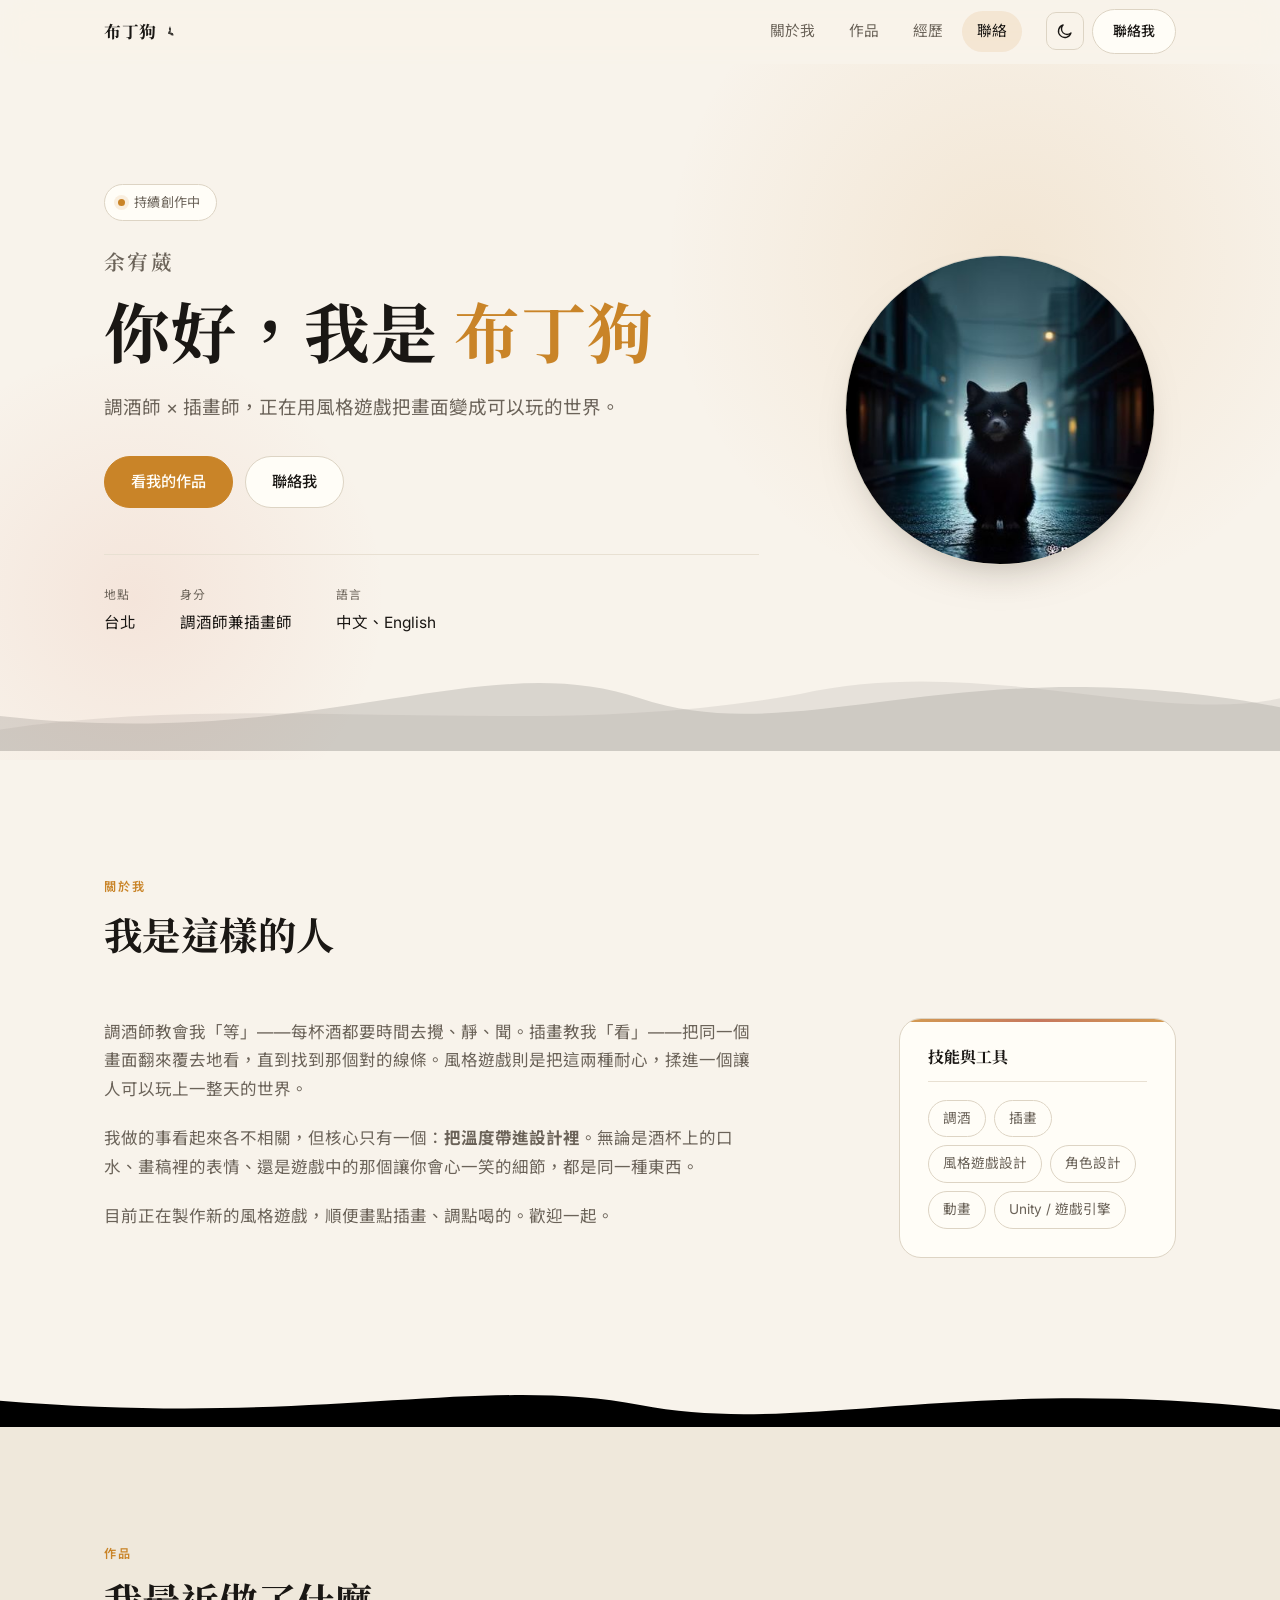
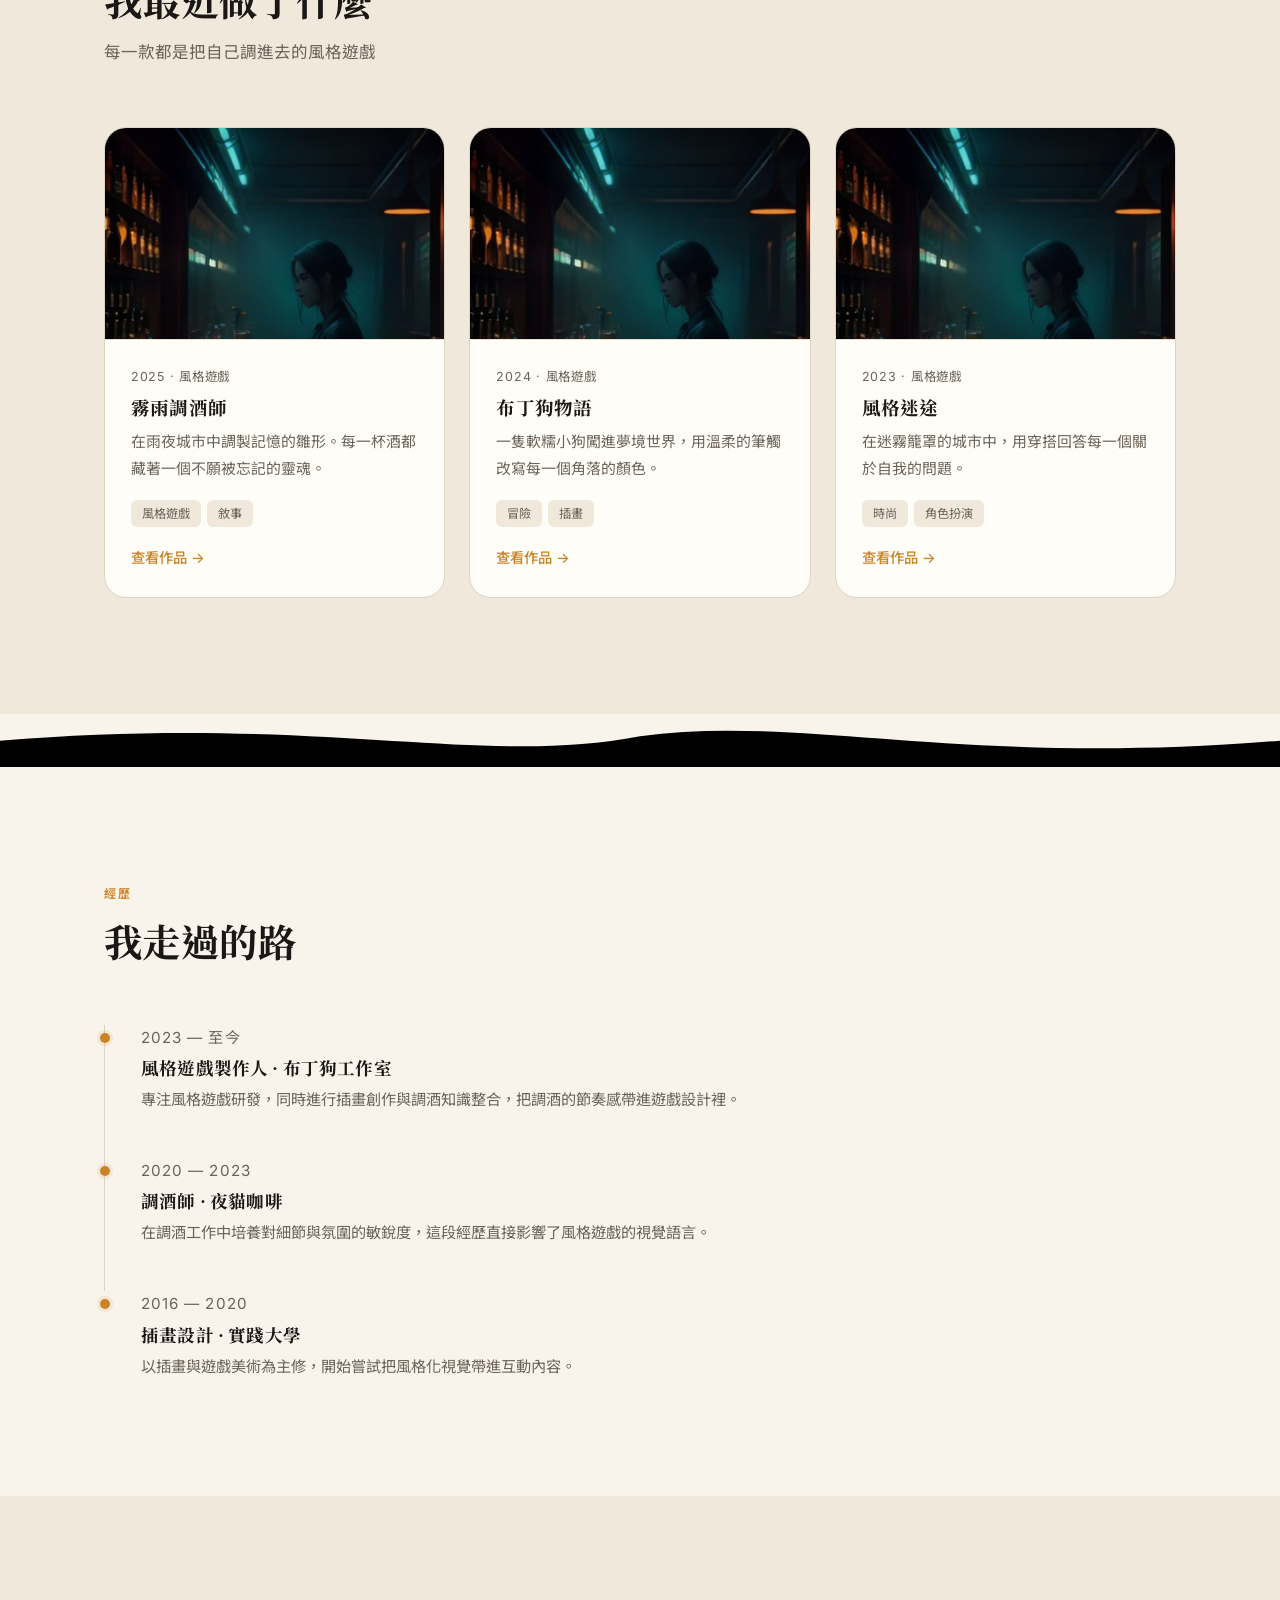
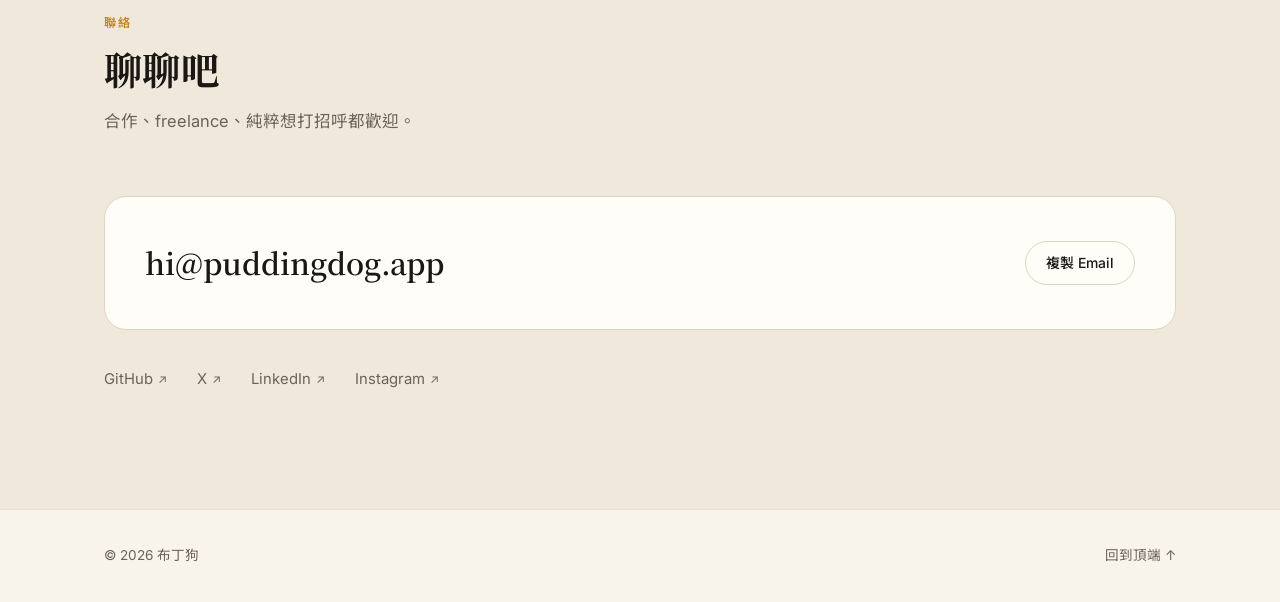
==== index.html @ 100fe985 "Deploy personal site" ====
<!DOCTYPE html>
<html lang="zh-Hant" data-theme="dark">
<head>
<meta charset="UTF-8">
<meta name="viewport" content="width=device-width, initial-scale=1">
<title>布丁狗 — 調酒師 × 插畫師，正在用風格遊戲把畫面變成可以玩的世界</title>
<meta name="description" content="調酒師兼插畫師，專注風格遊戲與角色設計。把調酒的溫度、畫畫的耐心，一起煮進每一款遊戲裡。">
<meta name="theme-color" content="#0e0d0c">

<meta property="og:type" content="website">
<meta property="og:title" content="布丁狗 — 調酒師 × 插畫師 × 風格遊戲">
<meta property="og:description" content="調酒師兼插畫師，專注風格遊戲與角色設計。把調酒的溫度、畫畫的耐心，一起煮進每一款遊戲裡。">
<meta property="og:image" content="./assets/og-image.png">
<meta name="twitter:card" content="summary_large_image">

<link rel="icon" href="./assets/favicon.svg" type="image/svg+xml">
<link rel="preconnect" href="https://fonts.googleapis.com">
<link rel="preconnect" href="https://fonts.gstatic.com" crossorigin>
<link href="https://fonts.googleapis.com/css2?family=Inter:wght@400;500;600&family=Noto+Sans+TC:wght@400;500;700&family=Noto+Serif+TC:wght@600;700&display=swap" rel="stylesheet">
<link rel="stylesheet" href="./assets/css/style.css">

<script type="application/ld+json">
{
  "@context": "https://schema.org",
  "@type": "Person",
  "name": "布丁狗",
  "jobTitle": "調酒師 × 插畫師 · 風格遊戲製作",
  "url": "https://puddingdog.app",
  "email": "mailto:hi@puddingdog.app",
  "sameAs": [
    "https://github.com/puddingdog",
    "https://www.instagram.com/puddingdog"
  ]
}
</script>

<script>
  (function () {
    try {
      var saved = localStorage.getItem('theme');
      var t = saved || (matchMedia('(prefers-color-scheme: light)').matches ? 'light' : 'dark');
      document.documentElement.setAttribute('data-theme', t);
    } catch (e) {}
  })();
</script>
</head>

<body>
<a class="skip-link" href="#main">跳到主要內容</a>

<!-- ═══════════ 導覽列 ═══════════ -->
<header class="nav" id="nav">
  <div class="wrap nav-inner">
    <a class="nav-logo" href="#top" aria-label="回到頂端">
      <span class="nav-logo-mark">布丁狗</span>
      <!-- 小 paw 圖示 -->
      <svg class="paw" viewBox="0 0 24 24" fill="currentColor"><path d="M12 2C9.24 2 7 4.24 7 7c0 1.38.53 2.63 1.38 3.56-.23.5-.42 1.03-.54 1.62A5.01 5.01 0 0 0 5 16.5V18c0 .55.45 1 1 1h2c.55 0 1-.45 1-1v-1.5c0-.28-.22-.5-.5-.5s-.5.22-.5.5V19c0 .55.45 1 1 1h2c.55 0 1-.45 1-1v-1.5c0-.28-.22-.5-.5-.5s-.5.22-.5.5V21c0 .55.45 1 1 1h2c.55 0 1-.45 1-1v-1.5c0-.28-.22-.5-.5-.5s-.5.22-.5.5V22c0 .55.45 1 1 1h2c.55 0 1-.45 1-1v-1.5c0-.28-.22-.5-.5-.5s-.5.22-.5.5V18c0-.55-.45-1-1-1h-2c-.55 0-1-.45-1-1v-.5c0-.28-.22-.5-.5-.5s-.5.22-.5.5V17.5c0-.83-.49-1.55-1.23-1.85.16-.59.34-1.12.54-1.62C11.47 9.63 12 8.38 12 7c0-2.76-2.24-5-5-5z"/></svg>
    </a>

    <nav class="nav-links" id="navLinks" aria-label="主要導覽">
      <a href="#about">關於我</a>
      <a href="#work">作品</a>
      <a href="#path">經歷</a>
      <a href="#contact">聯絡</a>
    </nav>

    <div class="nav-actions">
      <button class="icon-btn" id="themeToggle" type="button" aria-label="切換深色／淺色模式">
        <svg class="i-sun" viewBox="0 0 24 24" width="18" height="18" fill="none" stroke="currentColor" stroke-width="1.8" stroke-linecap="round"><circle cx="12" cy="12" r="4.2"/><path d="M12 2.5v2M12 19.5v2M2.5 12h2M19.5 12h2M5.2 5.2l1.4 1.4M17.4 17.4l1.4 1.4M18.8 5.2l-1.4 1.4M6.6 17.4l-1.4 1.4"/></svg>
        <svg class="i-moon" viewBox="0 0 24 24" width="18" height="18" fill="none" stroke="currentColor" stroke-width="1.8" stroke-linecap="round" stroke-linejoin="round"><path d="M20 14.5A8.5 8.5 0 1 1 9.5 4a6.8 6.8 0 0 0 10.5 10.5Z"/></svg>
      </button>
      <a class="btn btn-sm nav-cta" href="#contact">聯絡我</a>
      <button class="icon-btn nav-burger" id="burger" type="button" aria-label="開啟選單" aria-expanded="false">
        <svg viewBox="0 0 24 24" width="20" height="20" fill="none" stroke="currentColor" stroke-width="1.9" stroke-linecap="round"><path d="M4 7h16M4 12h16M4 17h16"/></svg>
      </button>
    </div>
  </div>
</header>

<main id="main">
  <span id="top"></span>

  <!-- ═══════════ 主視覺 ═══════════ -->
  <section class="hero">
    <!-- 背景手繪感波浪 -->
    <div class="hero-wave-bg" aria-hidden="true">
      <svg viewBox="0 0 1440 120" preserveAspectRatio="none">
        <path d="M0,80 C360,120 540,0 720,60 C900,120 1080,0 1440,70 L1440,120 L0,120 Z" opacity="0.35"/>
        <path d="M0,95 C300,50 600,110 900,55 C1100,10 1300,90 1440,60 L1440,120 L0,120 Z" opacity="0.2"/>
      </svg>
    </div>

    <div class="wrap hero-inner">
      <div class="hero-text">
        <p class="eyebrow reveal">
          <span class="dot"></span>持續創作中
        </p>

        <p class="hero-name reveal">余宥葳</p>

        <h1 class="reveal">
          你好，我是 <em>布丁狗</em>
        </h1>

        <p class="lede reveal">
          調酒師 × 插畫師，正在用風格遊戲把畫面變成可以玩的世界。
        </p>

        <div class="hero-actions reveal">
          <a class="btn btn-primary" href="#work">看我的作品</a>
          <a class="btn" href="#contact">聯絡我</a>
        </div>

        <dl class="quick-facts reveal">
          <div><dt>地點</dt><dd>台北</dd></div>
          <div><dt>身分</dt><dd>調酒師兼插畫師</dd></div>
          <div><dt>語言</dt><dd>中文、English</dd></div>
        </dl>
      </div>

      <div class="hero-media reveal">
        <div class="portrait">
          <!-- ✎ 已更新為 AI 融合肖像（布丁狗 × 無期迷途） -->
          <img src="./assets/portrait_pollen.jpg" alt="布丁狗的大頭照" width="480" height="480">
        </div>
      </div>
    </div>
  </section>

  <!-- ═══════════ 關於我 ═══════════ -->
  <section class="section" id="about">
    <div class="wrap">
      <header class="section-head reveal">
        <p class="kicker">關於我</p>
        <h2>我是這樣的人</h2>
      </header>

      <div class="about-grid">
        <div class="prose reveal">
          <p>
            調酒師教會我「等」——每杯酒都要時間去攪、靜、聞。插畫教我「看」——把同一個畫面翻來覆去地看，直到找到那個對的線條。風格遊戲則是把這兩種耐心，揉進一個讓人可以玩上一整天的世界。
          </p>
          <p>
            我做的事看起來各不相關，但核心只有一個：<strong>把溫度帶進設計裡</strong>。無論是酒杯上的口水、畫稿裡的表情、還是遊戲中的那個讓你會心一笑的細節，都是同一種東西。
          </p>
          <p>
            目前正在製作新的風格遊戲，順便畫點插畫、調點喝的。歡迎一起。
          </p>
        </div>

        <aside class="skills-card reveal">
          <h3>技能與工具</h3>
          <ul class="chips">
            <li>調酒</li>
            <li>插畫</li>
            <li>風格遊戲設計</li>
            <li>角色設計</li>
            <li>動畫</li>
            <li>Unity / 遊戲引擎</li>
          </ul>
          <!-- ✎ 想放履歷檔就取消下面這行的註解，並把檔案放進來 -->
          <!-- <a class="btn btn-sm btn-full" href="./assets/cv.pdf" download>下載履歷 PDF</a> -->
        </aside>
      </div>
    </div>
  </section>

  <!-- 波浪過渡分隔 -->
  <div class="wave" aria-hidden="true">
    <svg viewBox="0 0 1440 60" preserveAspectRatio="none"><path d="M0,30 C360,60 540,0 720,35 C900,70 1080,0 1440,40 L1440,60 L0,60 Z"/></svg>
  </div>

  <!-- ═══════════ 作品集 ═══════════ -->
  <section class="section section-alt" id="work">
    <div class="wrap">
      <header class="section-head reveal">
        <p class="kicker">作品</p>
        <h2>我最近做了什麼</h2>
        <p class="section-sub">每一款都是把自己調進去的風格遊戲</p>
      </header>

      <div class="work-grid">
        <!-- ✎ 複製這整個 article 來加更多項目。建議 3~6 個，精選比數量好。 -->
        <article class="work-card reveal">
          <div class="work-thumb"><img src="./assets/work1.jpg" alt="霧雨調酒師" width="640" height="360"></div>
          <div class="work-body">
            <p class="work-meta">2025 · 風格遊戲</p>
            <h3>霧雨調酒師</h3>
            <p class="work-desc">在雨夜城市中調製記憶的雛形。每一杯酒都藏著一個不願被忘記的靈魂。</p>
            <div class="tags"><span>風格遊戲</span><span>敘事</span></div>
            <a class="work-link" href="https://【你的連結】" target="_blank" rel="noopener">查看作品 →</a>
          </div>
        </article>

        <article class="work-card reveal">
          <div class="work-thumb"><img src="./assets/work2.jpg" alt="布丁狗物語" width="640" height="360"></div>
          <div class="work-body">
            <p class="work-meta">2024 · 風格遊戲</p>
            <h3>布丁狗物語</h3>
            <p class="work-desc">一隻軟糯小狗闖進夢境世界，用溫柔的筆觸改寫每一個角落的顏色。</p>
            <div class="tags"><span>冒險</span><span>插畫</span></div>
            <a class="work-link" href="https://【你的連結】" target="_blank" rel="noopener">查看作品 →</a>
          </div>
        </article>

        <article class="work-card reveal">
          <div class="work-thumb"><img src="./assets/work3.jpg" alt="風格迷途" width="640" height="360"></div>
          <div class="work-body">
            <p class="work-meta">2023 · 風格遊戲</p>
            <h3>風格迷途</h3>
            <p class="work-desc">在迷霧籠罩的城市中，用穿搭回答每一個關於自我的問題。</p>
            <div class="tags"><span>時尚</span><span>角色扮演</span></div>
            <a class="work-link" href="https://【你的連結】" target="_blank" rel="noopener">查看作品 →</a>
          </div>
        </article>
      </div>
    </div>
  </section>

  <!-- 波浪過渡分隔 -->
  <div class="wave wave-alt" aria-hidden="true">
    <svg viewBox="0 0 1440 60" preserveAspectRatio="none"><path d="M0,30 C360,0 540,60 720,25 C900,0 1080,60 1440,30 L1440,60 L0,60 Z"/></svg>
  </div>

  <!-- ═══════════ 經歷 ═══════════ -->
  <section class="section" id="path">
    <div class="wrap">
      <header class="section-head reveal">
        <p class="kicker">經歷</p>
        <h2>我走過的路</h2>
      </header>

      <ol class="timeline">
        <li class="reveal">
          <p class="tl-when">2023 — 至今</p>
          <h3>風格遊戲製作人 · 布丁狗工作室</h3>
          <p>專注風格遊戲研發，同時進行插畫創作與調酒知識整合，把調酒的節奏感帶進遊戲設計裡。</p>
        </li>
        <li class="reveal">
          <p class="tl-when">2020 — 2023</p>
          <h3>調酒師 · 夜貓咖啡</h3>
          <p>在調酒工作中培養對細節與氛圍的敏銳度，這段經歷直接影響了風格遊戲的視覺語言。</p>
        </li>
        <li class="reveal">
          <p class="tl-when">2016 — 2020</p>
          <h3>插畫設計 · 實踐大學</h3>
          <p>以插畫與遊戲美術為主修，開始嘗試把風格化視覺帶進互動內容。</p>
        </li>
      </ol>
    </div>
  </section>

  <!-- ═══════════ 聯絡 ═══════════ -->
  <section class="section section-alt" id="contact">
    <div class="wrap">
      <header class="section-head reveal">
        <p class="kicker">聯絡</p>
        <h2>聊聊吧</h2>
        <p class="section-sub">合作、freelance、純粹想打招呼都歡迎。</p>
      </header>

      <div class="contact-card reveal">
        <a class="email-link" href="mailto:hi@puddingdog.app" id="email">hi@puddingdog.app</a>
        <button class="btn btn-sm" type="button" data-copy="hi@puddingdog.app">複製 Email</button>
      </div>

      <ul class="socials reveal">
        <li><a href="https://github.com/puddingdog" target="_blank" rel="noopener">GitHub<span aria-hidden="true">↗</span></a></li>
        <li><a href="https://x.com/puddingdog" target="_blank" rel="noopener">X<span aria-hidden="true">↗</span></a></li>
        <li><a href="https://linkedin.com/in/puddingdog" target="_blank" rel="noopener">LinkedIn<span aria-hidden="true">↗</span></a></li>
        <li><a href="https://instagram.com/puddingdog" target="_blank" rel="noopener">Instagram<span aria-hidden="true">↗</span></a></li>
      </ul>
    </div>
  </section>
</main>

<!-- ═══════════ 頁尾 ═══════════ -->
<footer class="footer">
  <div class="wrap footer-inner">
    <p>© <span id="year">2026</span> 布丁狗</p>
    <a href="#top" class="to-top">回到頂端 ↑</a>
  </div>
</footer>

<script src="./assets/js/main.js"></script>
</body>
</html>
---- assets/css/style.css ----
/* ═══════════════════════════════════════════════
   布丁狗 — 個人網站樣式表
   暖色編輯風：琥珀金 x 深炭黑，像深夜調酒廳
   ═══════════════════════════════════════════════ */

/* ── 設計變數 ── */
:root {
  --font-display: "Noto Serif TC", "Songti TC", Georgia, serif;
  --font-sans: "Inter", "Noto Sans TC", -apple-system, BlinkMacSystemFont, "Segoe UI", sans-serif;

  --wrap: 1120px;
  --radius: 14px;
  --radius-lg: 22px;
  --radius-pill: 999px;
  --nav-h: 64px;

  --ease: cubic-bezier(0.22, 1, 0.36, 1);
  --ease-bounce: cubic-bezier(0.34, 1.56, 0.64, 1);
}

[data-theme="dark"] {
  --bg: #0e0d0c;
  --bg-alt: #151311;
  --surface: #1c1a17;
  --border: #2e2a25;
  --border-soft: #252320;
  --text: #f6f1e7;
  --muted: #a39b8f;
  --accent: #e8a040;
  --accent-alt: #d4684a;
  --accent-ink: #0e0d0c;
  --accent-soft: rgba(232, 160, 64, 0.14);
  --shadow: 0 20px 54px -28px rgba(0, 0, 0, 0.95);
}

[data-theme="light"] {
  --bg: #f8f3eb;
  --bg-alt: #efe8db;
  --surface: #fffdf7;
  --border: #ddd4c4;
  --border-soft: #e8e0d2;
  --text: #1a1714;
  --muted: #6b6359;
  --accent: #c98428;
  --accent-alt: #b85638;
  --accent-ink: #fffdf7;
  --accent-soft: rgba(201, 132, 40, 0.12);
  --shadow: 0 20px 48px -30px rgba(40, 30, 18, 0.5);
}

/* ── 基本 reset ── */
*, *::before, *::after { box-sizing: border-box; }

html {
  scroll-behavior: smooth;
  scroll-padding-top: calc(var(--nav-h) + 20px);
  -webkit-text-size-adjust: 100%;
}

body {
  margin: 0;
  background: var(--bg);
  color: var(--text);
  font-family: var(--font-sans);
  font-size: 16.5px;
  line-height: 1.75;
  -webkit-font-smoothing: antialiased;
  overflow-x: hidden;
  transition: background 0.4s var(--ease), color 0.4s var(--ease);
}

h1, h2, h3 {
  font-family: var(--font-display);
  font-weight: 700;
  line-height: 1.25;
  letter-spacing: 0.01em;
  margin: 0;
}

p { margin: 0; }
a { color: inherit; text-decoration: none; }
img { max-width: 100%; display: block; }
button { font: inherit; color: inherit; }

::selection { background: var(--accent); color: var(--accent-ink); }

:focus-visible {
  outline: 2px solid var(--accent);
  outline-offset: 3px;
  border-radius: 4px;
}

.skip-link {
  position: absolute;
  left: -9999px;
  top: 0;
  z-index: 999;
  background: var(--accent);
  color: var(--accent-ink);
  padding: 10px 16px;
  border-radius: 0 0 10px 0;
}
.skip-link:focus { left: 0; }

.wrap {
  width: 100%;
  max-width: var(--wrap);
  margin-inline: auto;
  padding-inline: 24px;
}

/* ═══════════ 導覽列 ═══════════ */
.nav {
  position: sticky;
  top: 0;
  z-index: 100;
  height: var(--nav-h);
  display: flex;
  align-items: center;
  background: color-mix(in srgb, var(--bg) 80%, transparent);
  backdrop-filter: saturate(180%) blur(16px);
  -webkit-backdrop-filter: saturate(180%) blur(16px);
  border-bottom: 1px solid transparent;
  transition: border-color 0.3s, background 0.3s;
}
.nav.is-stuck { border-bottom-color: var(--border-soft); }

.nav-inner {
  display: flex;
  align-items: center;
  gap: 24px;
}

.nav-logo {
  font-family: var(--font-display);
  font-weight: 700;
  font-size: 1.05rem;
  letter-spacing: 0.04em;
  margin-right: auto;
  display: flex;
  align-items: center;
  gap: 9px;
}
.nav-logo .paw {
  width: 10px; height: 10px;
  opacity: 0.85;
  transition: transform 0.35s var(--ease-bounce);
}
.nav-logo:hover .paw { transform: rotate(15deg) scale(1.2); }

.nav-links {
  display: flex;
  gap: 4px;
  list-style: none;
  margin: 0; padding: 0;
}
.nav-links a {
  display: block;
  padding: 8px 15px;
  font-size: 0.92rem;
  color: var(--muted);
  text-decoration: none;
  border-radius: var(--radius-pill);
  transition: color 0.2s, background 0.2s;
}
.nav-links a:hover { color: var(--text); }
.nav-links a.is-active {
  color: var(--text);
  background: var(--accent-soft);
}

.nav-actions { display: flex; align-items: center; gap: 8px; }

.icon-btn {
  display: grid;
  place-items: center;
  width: 38px; height: 38px;
  border: 1px solid var(--border);
  border-radius: 10px;
  background: transparent;
  cursor: pointer;
  transition: border-color 0.2s, background 0.2s, transform 0.2s var(--ease-bounce);
}
.icon-btn:hover { border-color: var(--accent); background: var(--accent-soft); transform: translateY(-1px); }

[data-theme="dark"] .i-sun { display: block; }
[data-theme="dark"] .i-moon { display: none; }
[data-theme="light"] .i-sun { display: none; }
[data-theme="light"] .i-moon { display: block; }

.nav-burger { display: none; }

/* ═══════════ 按鈕 ═══════════ */
.btn {
  display: inline-flex;
  align-items: center;
  justify-content: center;
  gap: 8px;
  padding: 12px 26px;
  border: 1px solid var(--border);
  border-radius: var(--radius-pill);
  background: var(--surface);
  color: var(--text);
  font-size: 0.95rem;
  font-weight: 500;
  text-decoration: none;
  cursor: pointer;
  transition: transform 0.25s var(--ease), border-color 0.2s, background 0.2s, box-shadow 0.2s;
}
.btn:hover {
  border-color: var(--accent);
  transform: translateY(-2px);
  box-shadow: var(--shadow);
}
.btn-sm { padding: 9px 20px; font-size: 0.87rem; }
.btn-full { width: 100%; margin-top: 18px; }

.btn-primary {
  background: var(--accent);
  border-color: var(--accent);
  color: var(--accent-ink);
}
.btn-primary:hover { filter: brightness(1.08); }

/* ═══════════ 波浪裝飾 ═══════════ */
.wave {
  display: block;
  width: 100%;
  line-height: 0;
  color: var(--border-soft);
}
.wave svg { display: block; width: 100%; height: auto; }
.wave-alt { color: var(--border-soft); }

/* ═══════════ 主視覺 ═══════════ */
.hero {
  position: relative;
  padding: clamp(60px, 10vw, 120px) 0 clamp(70px, 10vw, 124px);
  overflow: hidden;
}

/* 柔光背景 */
.hero::before {
  content: "";
  position: absolute;
  top: -25%;
  right: -8%;
  width: 58vw; height: 58vw;
  max-width: 760px; max-height: 760px;
  background: radial-gradient(circle, var(--accent-soft), transparent 66%);
  pointer-events: none;
  z-index: 0;
}
.hero::after {
  content: "";
  position: absolute;
  bottom: -18%;
  left: -12%;
  width: 45vw; height: 45vw;
  max-width: 580px; max-height: 580px;
  background: radial-gradient(circle, rgba(212, 104, 74, 0.1), transparent 62%);
  pointer-events: none;
  z-index: 0;
}

.hero-inner {
  position: relative;
  z-index: 1;
  display: grid;
  grid-template-columns: minmax(0, 1.3fr) minmax(0, 0.7fr);
  gap: clamp(32px, 5vw, 72px);
  align-items: center;
}

/* 背景手繪感波浪 */
.hero-wave-bg {
  position: absolute;
  bottom: 0; left: 0;
  width: 100%;
  z-index: 0;
  opacity: 0.35;
  color: var(--accent);
}

.eyebrow {
  display: inline-flex;
  align-items: center;
  gap: 9px;
  margin-bottom: 22px;
  padding: 6px 16px 6px 13px;
  border: 1px solid var(--border);
  border-radius: var(--radius-pill);
  background: var(--surface);
  color: var(--muted);
  font-size: 0.82rem;
  letter-spacing: 0.02em;
}
.eyebrow .dot {
  width: 7px; height: 7px;
  border-radius: 50%;
  background: var(--accent);
  box-shadow: 0 0 0 4px var(--accent-soft);
  animation: pulse 2.6s ease-in-out infinite;
}
@keyframes pulse { 50% { box-shadow: 0 0 0 8px rgba(232,160,64,0); } }

.hero-name {
  font-family: var(--font-display);
  font-size: clamp(1rem, 2vw, 1.3rem);
  font-weight: 600;
  letter-spacing: 0.12em;
  color: var(--muted);
  margin-bottom: 10px;
}

.hero h1 {
  font-size: clamp(2.2rem, 6vw, 4.1rem);
  margin-bottom: 20px;
}
.hero h1 em {
  font-style: normal;
  color: var(--accent);
}

.lede {
  max-width: 34em;
  font-size: clamp(1.02rem, 1.5vw, 1.16rem);
  color: var(--muted);
  margin-bottom: 32px;
}

.hero-actions { display: flex; flex-wrap: wrap; gap: 12px; }

.quick-facts {
  display: flex;
  flex-wrap: wrap;
  gap: 14px 44px;
  margin: 46px 0 0;
  padding-top: 30px;
  border-top: 1px solid var(--border-soft);
}
.quick-facts dt {
  font-size: 0.74rem;
  letter-spacing: 0.1em;
  color: var(--muted);
  text-transform: uppercase;
  margin-bottom: 3px;
}
.quick-facts dd { margin: 0; font-size: 0.97rem; }

.hero-media { display: flex; justify-content: center; }
.portrait {
  position: relative;
  width: min(310px, 68vw);
  aspect-ratio: 1;
  border-radius: 50%;
  border: 1px solid var(--border);
  background: var(--surface);
  overflow: hidden;
  display: grid;
  place-items: center;
  box-shadow: var(--shadow);
}
.portrait img { width: 100%; height: 100%; object-fit: cover; }
.portrait-fallback {
  font-family: var(--font-display);
  font-size: 1rem;
  color: var(--muted);
  letter-spacing: 0.1em;
}

/* ═══════════ 區塊 ═══════════ */
.section { padding: clamp(68px, 10vw, 116px) 0; }
.section-alt { background: var(--bg-alt); }

.section-head { max-width: 44em; margin-bottom: clamp(36px, 5vw, 60px); }
.kicker {
  font-size: 0.76rem;
  font-weight: 600;
  letter-spacing: 0.16em;
  text-transform: uppercase;
  color: var(--accent);
  margin-bottom: 12px;
}
.section-head h2 { font-size: clamp(1.6rem, 3.4vw, 2.4rem); }
.section-sub { margin-top: 14px; color: var(--muted); }

/* ── 關於 ── */
.about-grid {
  display: grid;
  grid-template-columns: minmax(0, 1.45fr) minmax(0, 0.55fr);
  gap: clamp(28px, 5vw, 64px);
  align-items: start;
}
.prose p { color: var(--muted); margin-bottom: 20px; max-width: 40em; }
.prose p:last-child { margin-bottom: 0; }

.skills-card {
  padding: 28px;
  border: 1px solid var(--border);
  border-radius: var(--radius-lg);
  background: var(--surface);
  position: relative;
  overflow: hidden;
}
.skills-card::before {
  content: "";
  position: absolute;
  top: 0; left: 0;
  width: 100%; height: 3px;
  background: linear-gradient(90deg, var(--accent), var(--accent-alt), var(--accent));
  opacity: 0.8;
}
.skills-card h3 {
  font-size: 1rem;
  margin-bottom: 18px;
  padding-bottom: 14px;
  border-bottom: 1px solid var(--border-soft);
}
.chips { display: flex; flex-wrap: wrap; gap: 8px; list-style: none; margin: 0; padding: 0; }
.chips li {
  padding: 6px 14px;
  border: 1px solid var(--border);
  border-radius: var(--radius-pill);
  font-size: 0.85rem;
  color: var(--muted);
  transition: border-color 0.2s, color 0.2s;
}
.chips li:hover { border-color: var(--accent); color: var(--text); }

/* ── 作品 ── */
.work-grid {
  display: grid;
  grid-template-columns: repeat(auto-fit, minmax(280px, 1fr));
  gap: 24px;
}
.work-card {
  display: flex;
  flex-direction: column;
  border: 1px solid var(--border);
  border-radius: var(--radius-lg);
  background: var(--surface);
  overflow: hidden;
  transition: transform 0.3s var(--ease), border-color 0.3s, box-shadow 0.3s;
}
.work-card:hover {
  transform: translateY(-5px);
  border-color: var(--accent);
  box-shadow: var(--shadow);
}
.work-thumb {
  aspect-ratio: 16 / 10;
  display: grid;
  place-items: center;
  background: linear-gradient(135deg, var(--accent-soft) 0%, transparent 55%, rgba(212,104,74,0.08) 100%), var(--bg-alt);
  border-bottom: 1px solid var(--border-soft);
  color: var(--muted);
  font-size: 0.9rem;
  letter-spacing: 0.08em;
  overflow: hidden;
  position: relative;
}
.work-thumb img { width: 100%; height: 100%; object-fit: cover; }
.work-thumb .thumb-icon {
  width: 40px; height: 40px;
  opacity: 0.45;
}
.work-body { display: flex; flex-direction: column; flex: 1; padding: 26px; }
.work-meta {
  font-size: 0.78rem;
  letter-spacing: 0.06em;
  color: var(--muted);
  margin-bottom: 8px;
}
.work-card h3 { font-size: 1.16rem; margin-bottom: 10px; }
.work-desc { font-size: 0.93rem; color: var(--muted); margin-bottom: 18px; }
.tags { display: flex; flex-wrap: wrap; gap: 6px; margin: auto 0 18px; }
.tags span {
  padding: 3px 11px;
  border-radius: 6px;
  background: var(--bg-alt);
  color: var(--muted);
  font-size: 0.76rem;
}
.work-link {
  align-self: flex-start;
  font-size: 0.9rem;
  font-weight: 500;
  color: var(--accent);
  text-decoration: none;
  border-bottom: 1px solid transparent;
  transition: border-color 0.2s;
}
.work-link:hover { border-bottom-color: var(--accent); }

/* ── 經歷 ── */
.timeline { list-style: none; margin: 0; padding: 0; max-width: 46em; }
.timeline li {
  position: relative;
  padding: 0 0 44px 36px;
  border-left: 1px solid var(--border);
}
.timeline li:last-child { padding-bottom: 0; border-left-color: transparent; }
.timeline li::before {
  content: "";
  position: absolute;
  left: -5px; top: 8px;
  width: 10px; height: 10px;
  border-radius: 50%;
  background: var(--accent);
  box-shadow: 0 0 0 3px var(--accent-soft);
}
.tl-when {
  font-size: 0.8rem;
  letter-spacing: 0.07em;
  color: var(--muted);
  margin-bottom: 6px;
}
.timeline h3 { font-size: 1.1rem; margin-bottom: 8px; }
.timeline p { color: var(--muted); font-size: 0.95rem; }

/* ── 聯絡 ── */
.contact-card {
  display: flex;
  flex-wrap: wrap;
  align-items: center;
  gap: 18px;
  padding: clamp(26px, 4vw, 40px);
  border: 1px solid var(--border);
  border-radius: var(--radius-lg);
  background: var(--surface);
}
.email-link {
  flex: 1;
  min-width: 0;
  font-family: var(--font-display);
  font-size: clamp(1.1rem, 3.2vw, 1.85rem);
  font-weight: 600;
  text-decoration: none;
  word-break: break-all;
  transition: color 0.2s;
}
.email-link:hover { color: var(--accent); }

.socials {
  display: flex;
  flex-wrap: wrap;
  gap: 10px 30px;
  list-style: none;
  margin: 34px 0 0;
  padding: 0;
}
.socials a {
  display: inline-flex;
  align-items: center;
  gap: 5px;
  color: var(--muted);
  font-size: 0.93rem;
  text-decoration: none;
  transition: color 0.2s;
}
.socials a:hover { color: var(--accent); }
.socials span { font-size: 0.8em; }

/* ── 頁尾 ═══════════ */
.footer {
  padding: 34px 0;
  border-top: 1px solid var(--border-soft);
  font-size: 0.85rem;
  color: var(--muted);
}
.footer-inner { display: flex; justify-content: space-between; align-items: center; gap: 16px; }
.to-top { text-decoration: none; transition: color 0.2s; }
.to-top:hover { color: var(--accent); }

/* ═══════════ 進場動畫 ═══════════ */
.reveal {
  opacity: 0;
  transform: translateY(24px);
  transition: opacity 0.7s var(--ease), transform 0.7s var(--ease);
}
.reveal.is-in { opacity: 1; transform: none; }

/* ═══════════ 響應式 ═══════════ */
@media (max-width: 900px) {
  .hero-inner { grid-template-columns: 1fr; }
  .hero-media { order: -1; }
  .portrait { width: min(190px, 46vw); }
  .about-grid { grid-template-columns: 1fr; }
  .skills-card { max-width: 480px; }
}

@media (max-width: 720px) {
  body { font-size: 16px; }
  .nav-burger { display: grid; }

  .nav-links {
    position: fixed;
    inset: var(--nav-h) 0 auto 0;
    flex-direction: column;
    gap: 0;
    padding: 12px 24px 24px;
    background: var(--bg);
    border-bottom: 1px solid var(--border);
    transform: translateY(-8px);
    opacity: 0;
    pointer-events: none;
    transition: opacity 0.25s, transform 0.25s var(--ease);
  }
  .nav-links.is-open { opacity: 1; transform: none; pointer-events: auto; }
  .nav-links a { padding: 14px 0; border-bottom: 1px solid var(--border-soft); border-radius: 0; }
  .nav-links li:last-child a { border-bottom: 0; }

  .nav-cta { display: none; }
  .quick-facts { gap: 22px 36px; }
  .contact-card { flex-direction: column; align-items: flex-start; }
  .footer-inner { flex-direction: column; align-items: flex-start; gap: 8px; }
}

@media (prefers-reduced-motion: reduce) {
  html { scroll-behavior: auto; }
  *, *::before, *::after {
    animation-duration: 0.01ms !important;
    animation-iteration-count: 1 !important;
    transition-duration: 0.01ms !important;
  }
  .reveal { opacity: 1; transform: none; }
}

/* ═══════════ 列印 ═══════════ */
@media print {
  .nav, .footer, .hero::before, .hero::after, .hero-wave-bg, .btn { display: none !important; }
  body { background: #fff; color: #000; }
  .section { padding: 24px 0; }
}
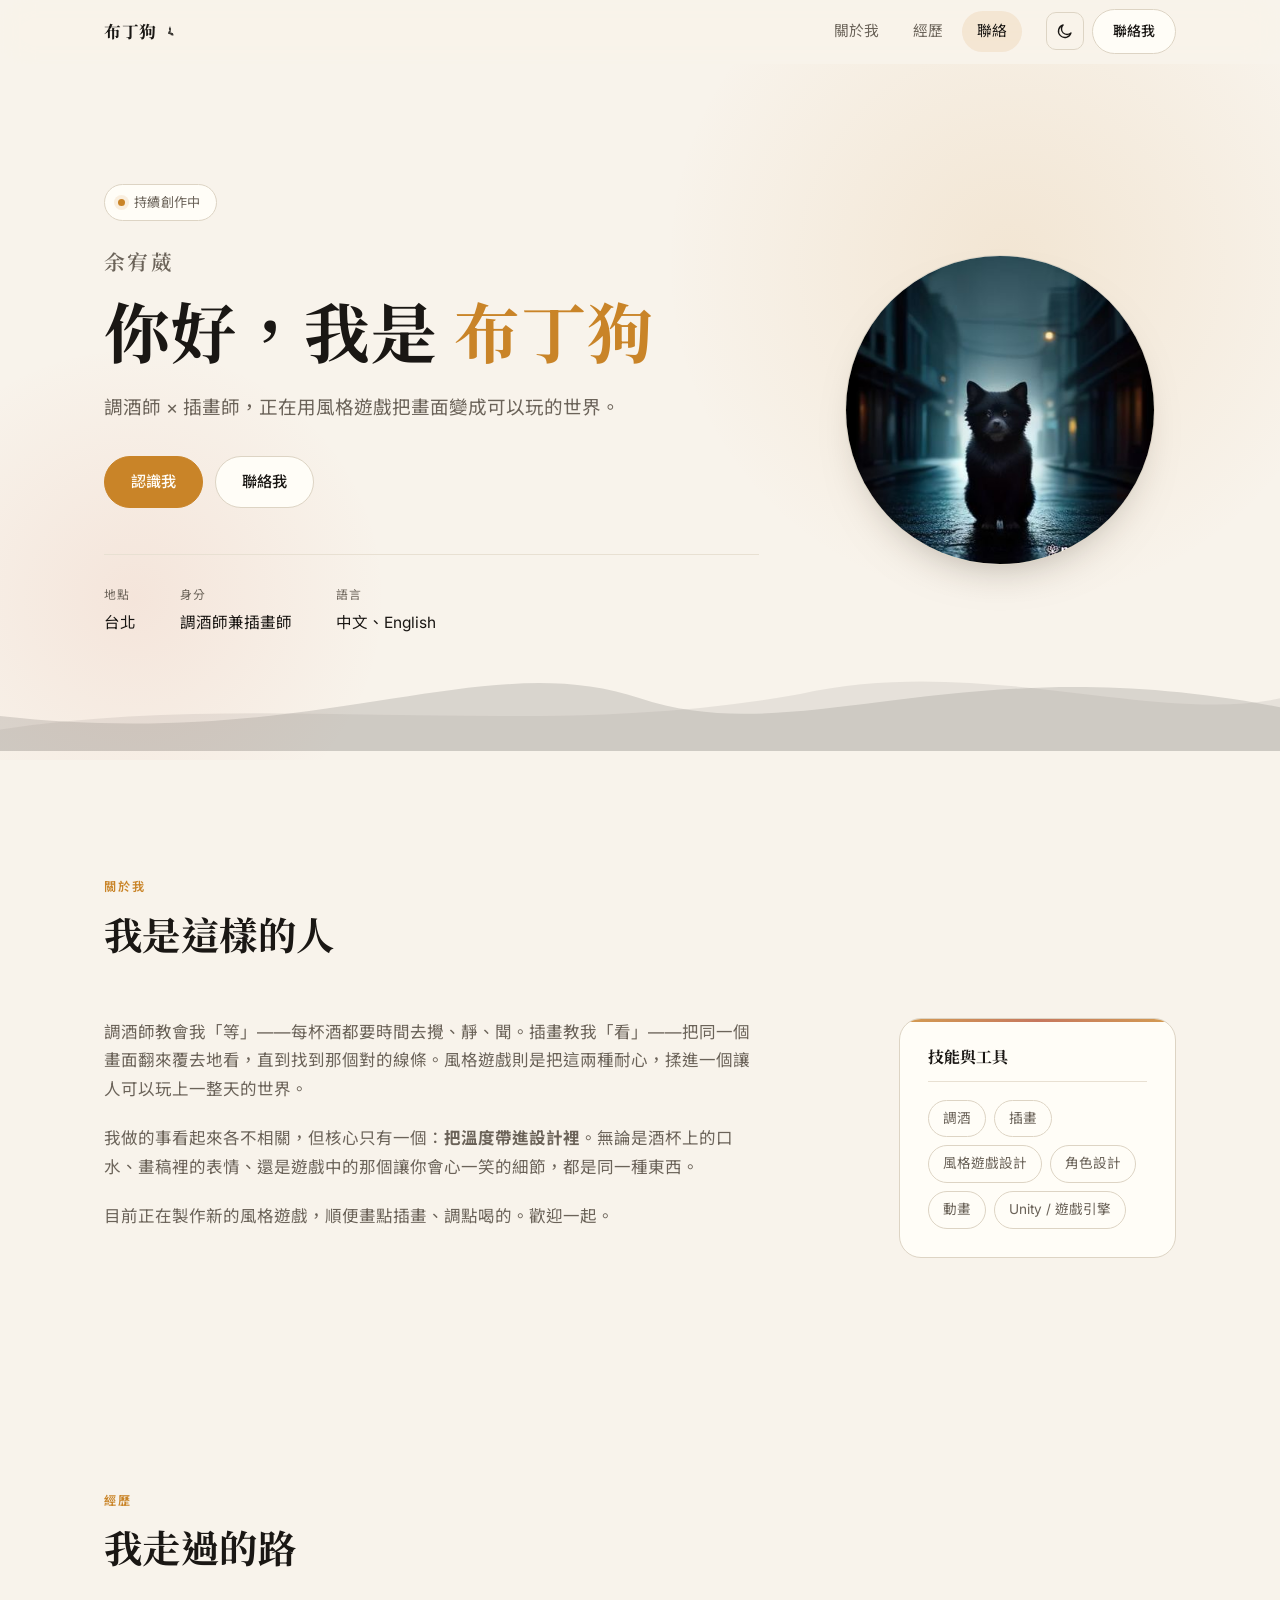
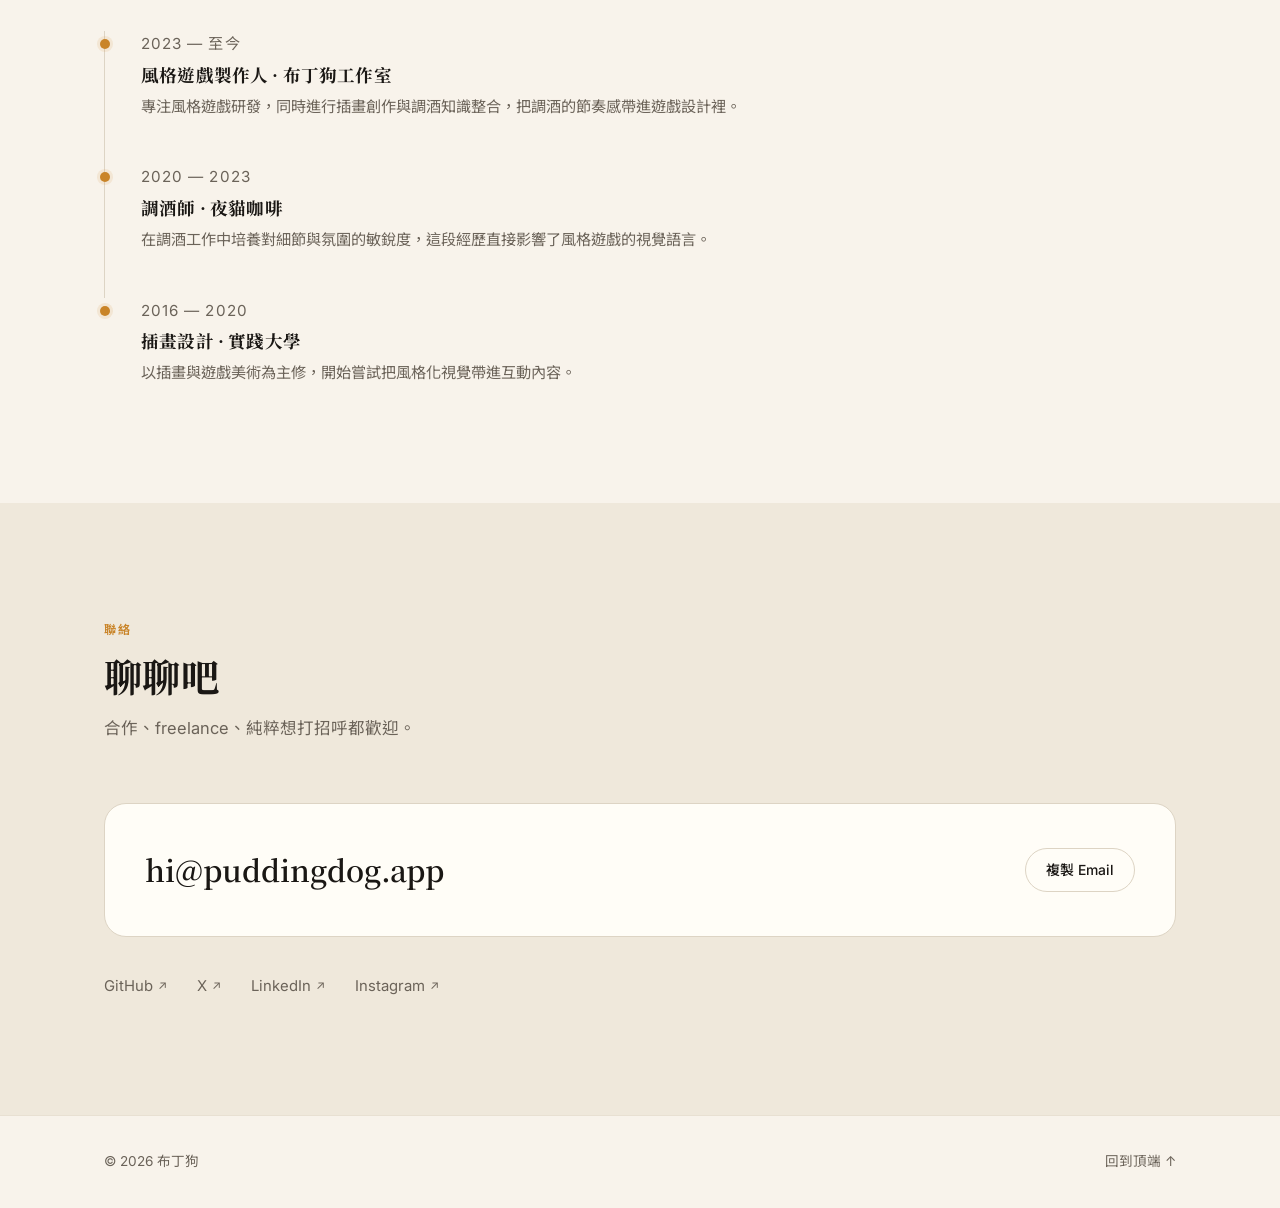
==== commit ab904cf6: "Remove placeholder works section" ====
--- a/index.html
+++ b/index.html
@@ -59,7 +59,6 @@
 
     <nav class="nav-links" id="navLinks" aria-label="主要導覽">
       <a href="#about">關於我</a>
-      <a href="#work">作品</a>
       <a href="#path">經歷</a>
       <a href="#contact">聯絡</a>
     </nav>
@@ -107,7 +106,7 @@
         </p>
 
         <div class="hero-actions reveal">
-          <a class="btn btn-primary" href="#work">看我的作品</a>
+          <a class="btn btn-primary" href="#about">認識我</a>
           <a class="btn" href="#contact">聯絡我</a>
         </div>
 
@@ -164,63 +163,6 @@
       </div>
     </div>
   </section>
-
-  <!-- 波浪過渡分隔 -->
-  <div class="wave" aria-hidden="true">
-    <svg viewBox="0 0 1440 60" preserveAspectRatio="none"><path d="M0,30 C360,60 540,0 720,35 C900,70 1080,0 1440,40 L1440,60 L0,60 Z"/></svg>
-  </div>
-
-  <!-- ═══════════ 作品集 ═══════════ -->
-  <section class="section section-alt" id="work">
-    <div class="wrap">
-      <header class="section-head reveal">
-        <p class="kicker">作品</p>
-        <h2>我最近做了什麼</h2>
-        <p class="section-sub">每一款都是把自己調進去的風格遊戲</p>
-      </header>
-
-      <div class="work-grid">
-        <!-- ✎ 複製這整個 article 來加更多項目。建議 3~6 個，精選比數量好。 -->
-        <article class="work-card reveal">
-          <div class="work-thumb"><img src="./assets/work1.jpg" alt="霧雨調酒師" width="640" height="360"></div>
-          <div class="work-body">
-            <p class="work-meta">2025 · 風格遊戲</p>
-            <h3>霧雨調酒師</h3>
-            <p class="work-desc">在雨夜城市中調製記憶的雛形。每一杯酒都藏著一個不願被忘記的靈魂。</p>
-            <div class="tags"><span>風格遊戲</span><span>敘事</span></div>
-            <a class="work-link" href="https://【你的連結】" target="_blank" rel="noopener">查看作品 →</a>
-          </div>
-        </article>
-
-        <article class="work-card reveal">
-          <div class="work-thumb"><img src="./assets/work2.jpg" alt="布丁狗物語" width="640" height="360"></div>
-          <div class="work-body">
-            <p class="work-meta">2024 · 風格遊戲</p>
-            <h3>布丁狗物語</h3>
-            <p class="work-desc">一隻軟糯小狗闖進夢境世界，用溫柔的筆觸改寫每一個角落的顏色。</p>
-            <div class="tags"><span>冒險</span><span>插畫</span></div>
-            <a class="work-link" href="https://【你的連結】" target="_blank" rel="noopener">查看作品 →</a>
-          </div>
-        </article>
-
-        <article class="work-card reveal">
-          <div class="work-thumb"><img src="./assets/work3.jpg" alt="風格迷途" width="640" height="360"></div>
-          <div class="work-body">
-            <p class="work-meta">2023 · 風格遊戲</p>
-            <h3>風格迷途</h3>
-            <p class="work-desc">在迷霧籠罩的城市中，用穿搭回答每一個關於自我的問題。</p>
-            <div class="tags"><span>時尚</span><span>角色扮演</span></div>
-            <a class="work-link" href="https://【你的連結】" target="_blank" rel="noopener">查看作品 →</a>
-          </div>
-        </article>
-      </div>
-    </div>
-  </section>
-
-  <!-- 波浪過渡分隔 -->
-  <div class="wave wave-alt" aria-hidden="true">
-    <svg viewBox="0 0 1440 60" preserveAspectRatio="none"><path d="M0,30 C360,0 540,60 720,25 C900,0 1080,60 1440,30 L1440,60 L0,60 Z"/></svg>
-  </div>
 
   <!-- ═══════════ 經歷 ═══════════ -->
   <section class="section" id="path">
